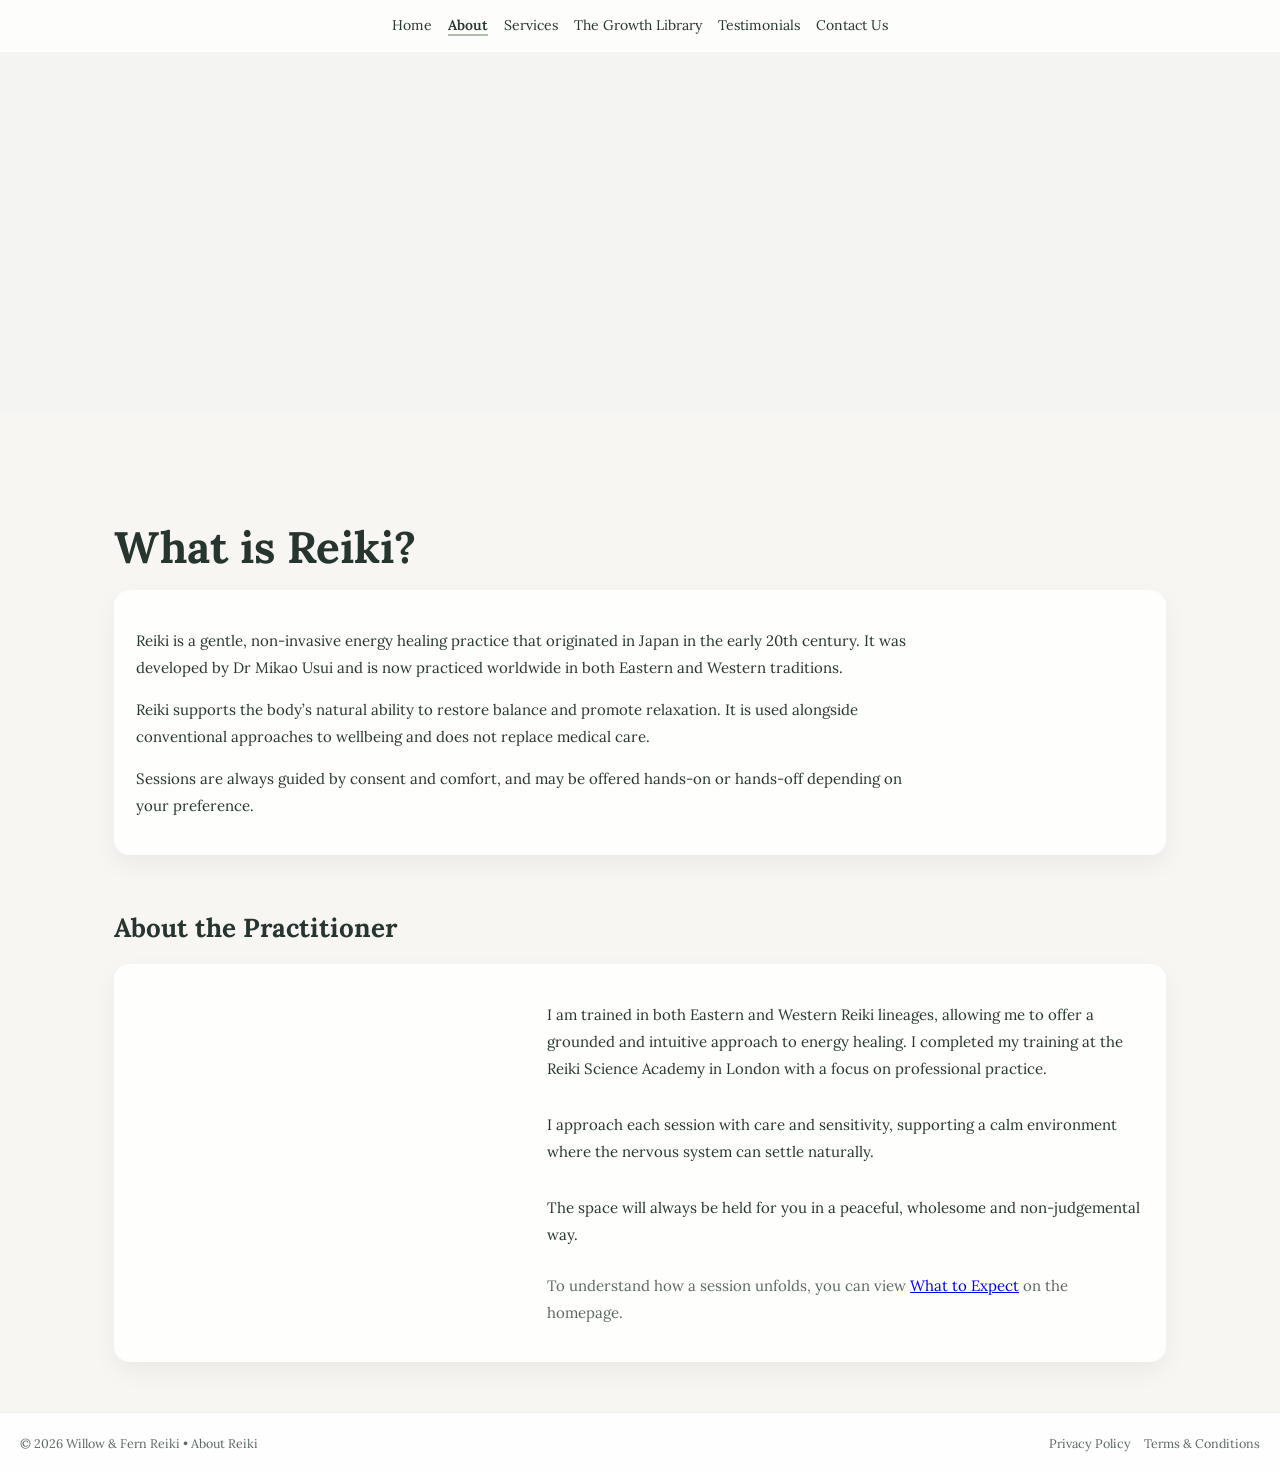
==== about.html @ 709ebd2d "Update about.html" ====
<!DOCTYPE html>
<html lang="en">
<head>
  <meta charset="UTF-8">

  <title>About Reiki | Willow & Fern Reiki</title>

  <meta name="viewport" content="width=device-width, initial-scale=1.0">

  <meta name="description" content="Learn about Reiki and Willow Fern Reiki in the UK. A grounded, professional approach to energy healing and emotional wellbeing.">

  <link href="https://fonts.googleapis.com/css2?family=Lora:wght@400;500;600&display=swap" rel="stylesheet">
  <link rel="stylesheet" href="style.css">

  <style>

    /* =========================
       FOOTER BAR (MINIMAL STICKY STYLE)
    ========================= */

    .site-footer {
      margin-top: 60px;
      padding: 14px 20px;
      background: rgba(255,255,255,0.85);
      border-top: 1px solid rgba(0,0,0,0.06);
      font-size: 12.5px;
      color: rgba(38,53,45,0.75);
      display: flex;
      justify-content: space-between;
      align-items: center;
      flex-wrap: wrap;
      gap: 10px;
    }

    .site-footer a {
      color: rgba(38,53,45,0.75);
      text-decoration: none;
      margin-left: 10px;
    }

    .site-footer a:hover {
      text-decoration: underline;
    }

    /* =========================
       HERO (DUAL - CLEANED UP)
    ========================= */

    .hero-dual {
      display: flex;
      width: 100%;
      height: 40vh;
      margin-bottom: 40px;
      overflow: hidden;
    }

    .hero-img {
      flex: 1;
      background-size: cover;
      background-position: center;
      position: relative;
    }

    .hero-img::before {
      content: "";
      position: absolute;
      inset: 0;
      background: rgba(221, 233, 225, 0.12);
    }

    /* =========================
       CONTENT BOX
    ========================= */

    .content-box {
      background: rgba(255,255,255,0.85);
      padding: 22px;
      border-radius: 16px;
      box-shadow: 0 10px 25px rgba(0,0,0,0.05);
      margin-bottom: 20px;
    }

    .content-box p {
      line-height: 1.8;
      font-size: 15px;
      margin-bottom: 14px;
    }

    .note {
      font-size: 14px;
      color: rgba(38,53,45,0.75);
      margin-top: 10px;
    }

    /* =========================
       PRACTITIONER SECTION (REFINED)
    ========================= */

    .practitioner-section {
      display: flex;
      gap: 28px;
      align-items: stretch;
      margin-top: 20px;

      background: rgba(255,255,255,0.85);
      padding: 22px;
      border-radius: 16px;
      box-shadow: 0 10px 25px rgba(0,0,0,0.05);
    }

    .practitioner-image {
      flex: 0 0 38%;
      min-height: 340px;
      border-radius: 14px;
      background-size: cover;
      background-position: center;
    }

    .practitioner-text {
      flex: 1;
      display: flex;
      flex-direction: column;
      justify-content: center;
    }

    .practitioner-text p {
      line-height: 1.8;
      font-size: 15px;
      margin-bottom: 14px;
    }

    /* =========================
       RESPONSIVE
    ========================= */

    @media (max-width: 768px) {
      .hero-dual {
        flex-direction: column;
        height: auto;
      }

      .hero-img {
        height: 220px;
      }

      .practitioner-section {
        flex-direction: column;
      }

      .practitioner-image {
        width: 100%;
        min-height: 240px;
      }
    }

  </style>
</head>

<body>

<nav>
  <a href="index.html">Home</a>
  <a href="about.html" class="active">About</a>
  <a href="services.html">Services</a>
  <a href="growth-library.html">The Growth Library</a>
  <a href="testimonials.html">Testimonials</a>
  <a href="contact.html">Contact Us</a>
</nav>

<!-- HERO -->
<div class="hero-dual">

  <div class="hero-img"
       style="background-image:url('https://images.pexels.com/photos/9898597/pexels-photo-9898597.jpeg');">
  </div>

  <div class="hero-img"
       style="background-image:url('https://images.unsplash.com/photo-1757066033634-bbbf874ce525?q=80&w=735&auto=format&fit=crop');">
  </div>

</div>

<div class="container">

  <h1>What is Reiki?</h1>

  <div class="content-box">

    <p>
      Reiki is a gentle, non-invasive energy healing practice that originated in Japan in the early 20th century.
      It was developed by Dr Mikao Usui and is now practiced worldwide in both Eastern and Western traditions.
    </p>

    <p>
      Reiki supports the body’s natural ability to restore balance and promote relaxation. It is used alongside conventional approaches to wellbeing and does not replace medical care.
    </p>

    <p>
      Sessions are always guided by consent and comfort, and may be offered hands-on or hands-off depending on your preference.
    </p>

  </div>

  <h2>About the Practitioner</h2>

  <div class="practitioner-section">

    <div class="practitioner-image"
         style="background-image:url('https://images.unsplash.com/photos/lighted-incense-_12PwFpWZZ0');">
    </div>

    <div class="practitioner-text">

      <p>
        I am trained in both Eastern and Western Reiki lineages, allowing me to offer a grounded and intuitive approach to energy healing.
        I completed my training at the Reiki Science Academy in London with a focus on professional practice.
      </p>

      <p>
        I approach each session with care and sensitivity, supporting a calm environment where the nervous system can settle naturally.
      </p>

      <p>
        The space will always be held for you in a peaceful, wholesome and non-judgemental way.
      </p>

      <p class="note">
        To understand how a session unfolds, you can view <a href="index.html#what-to-expect">What to Expect</a> on the homepage.
      </p>

    </div>

  </div>

</div>

<!-- FOOTER -->
<footer class="site-footer">
  <div>
    © 2026 Willow & Fern Reiki • About Reiki
  </div>

  <div>
    <a href="privacy-policy.html">Privacy Policy</a>
    <a href="terms-and-conditions.html">Terms & Conditions</a>
  </div>
</footer>

</body>
</html>
---- style.css ----
/* =========================
   BASE / GLOBAL
========================= */

:root {
  --space-1: 8px;
  --space-2: 16px;
  --space-3: 24px;
  --space-4: 32px;
  --space-5: 40px;
  --space-6: 48px;
  --space-7: 56px;
}

* {
  box-sizing: border-box;
}

body {
  margin: 0;
  font-family: 'Lora', serif;
  color: #26352D;
  background: #F7F6F3;

  opacity: 0;
  animation: pageFade 0.6s ease forwards;

  -webkit-font-smoothing: antialiased;
  -moz-osx-font-smoothing: grayscale;

  padding-bottom: 70px; /* space for sticky footer */
}

@keyframes pageFade {
  from { opacity: 0; transform: translateY(6px); }
  to { opacity: 1; transform: translateY(0); }
}

/* =========================
   TYPOGRAPHY
========================= */

h1 {
  font-size: 44px;
  margin-bottom: var(--space-2);
  line-height: 1.2;
}

h2 {
  margin-top: var(--space-7);
  margin-bottom: var(--space-2);
  font-size: 26px;
}

p {
  line-height: 1.8;
  font-size: 16.5px;
  max-width: 800px;
  margin-bottom: var(--space-2);
}

/* =========================
   CONTAINER
========================= */

.container {
  max-width: 1100px;
  margin: auto;
  padding: var(--space-5) var(--space-3);
}

/* =========================
   NAVIGATION
========================= */

nav {
  display: flex;
  gap: var(--space-2);
  padding: var(--space-2) var(--space-3);
  justify-content: center;
  background: rgba(255,255,255,0.75);
  backdrop-filter: blur(10px);
  position: sticky;
  top: 0;
  z-index: 100;
}

nav a {
  text-decoration: none;
  color: #26352D;
  font-size: 14px;
}

nav a:hover {
  color: #6F9E7F;
}

nav a.active {
  font-weight: 600;
  border-bottom: 2px solid #AEBFA9;
}

/* =========================
   BUTTONS
========================= */

.button,
button.button {
  display: inline-block;
  padding: 10px 18px;
  background: #AEBFA9;
  color: white;
  text-decoration: none;
  border-radius: 30px;
  font-weight: bold;
  border: none;
  cursor: pointer;
  transition: 0.25s ease;
  font-family: inherit;
}

.button:hover {
  background: #9FB19A;
  transform: translateY(-2px);
}

/* =========================
   HERO
========================= */

.hero {
  height: 50vh;
  background-size: cover;
  background-position: center;
  position: relative;
  margin-bottom: var(--space-5);
}

/* =========================
   LIBRARY FIX (FULL COVER)
========================= */

.book-card img,
.scroll-card img {
  object-fit: contain;
  background: rgba(255,255,255,0.6);
}

/* =========================
   CAROUSEL
========================= */

.carousel-wrapper {
  position: relative;
}

.scroll-container {
  display: flex;
  overflow-x: auto;
  scroll-behavior: smooth;
  gap: var(--space-2);
}

.scroll-container::-webkit-scrollbar {
  display: none;
}

/* =========================
   FOOTER (STICKY MINIMAL BAR)
========================= */

footer {
  position: fixed;
  bottom: 0;
  left: 0;
  width: 100%;
  height: 60px;

  display: flex;
  justify-content: center;
  align-items: center;
  gap: 20px;

  background: rgba(255,255,255,0.9);
  backdrop-filter: blur(10px);

  font-size: 12.5px;
  color: rgba(38,53,45,0.75);

  border-top: 1px solid rgba(0,0,0,0.05);
}

footer a {
  color: inherit;
  text-decoration: none;
}

footer a:hover {
  text-decoration: underline;
}
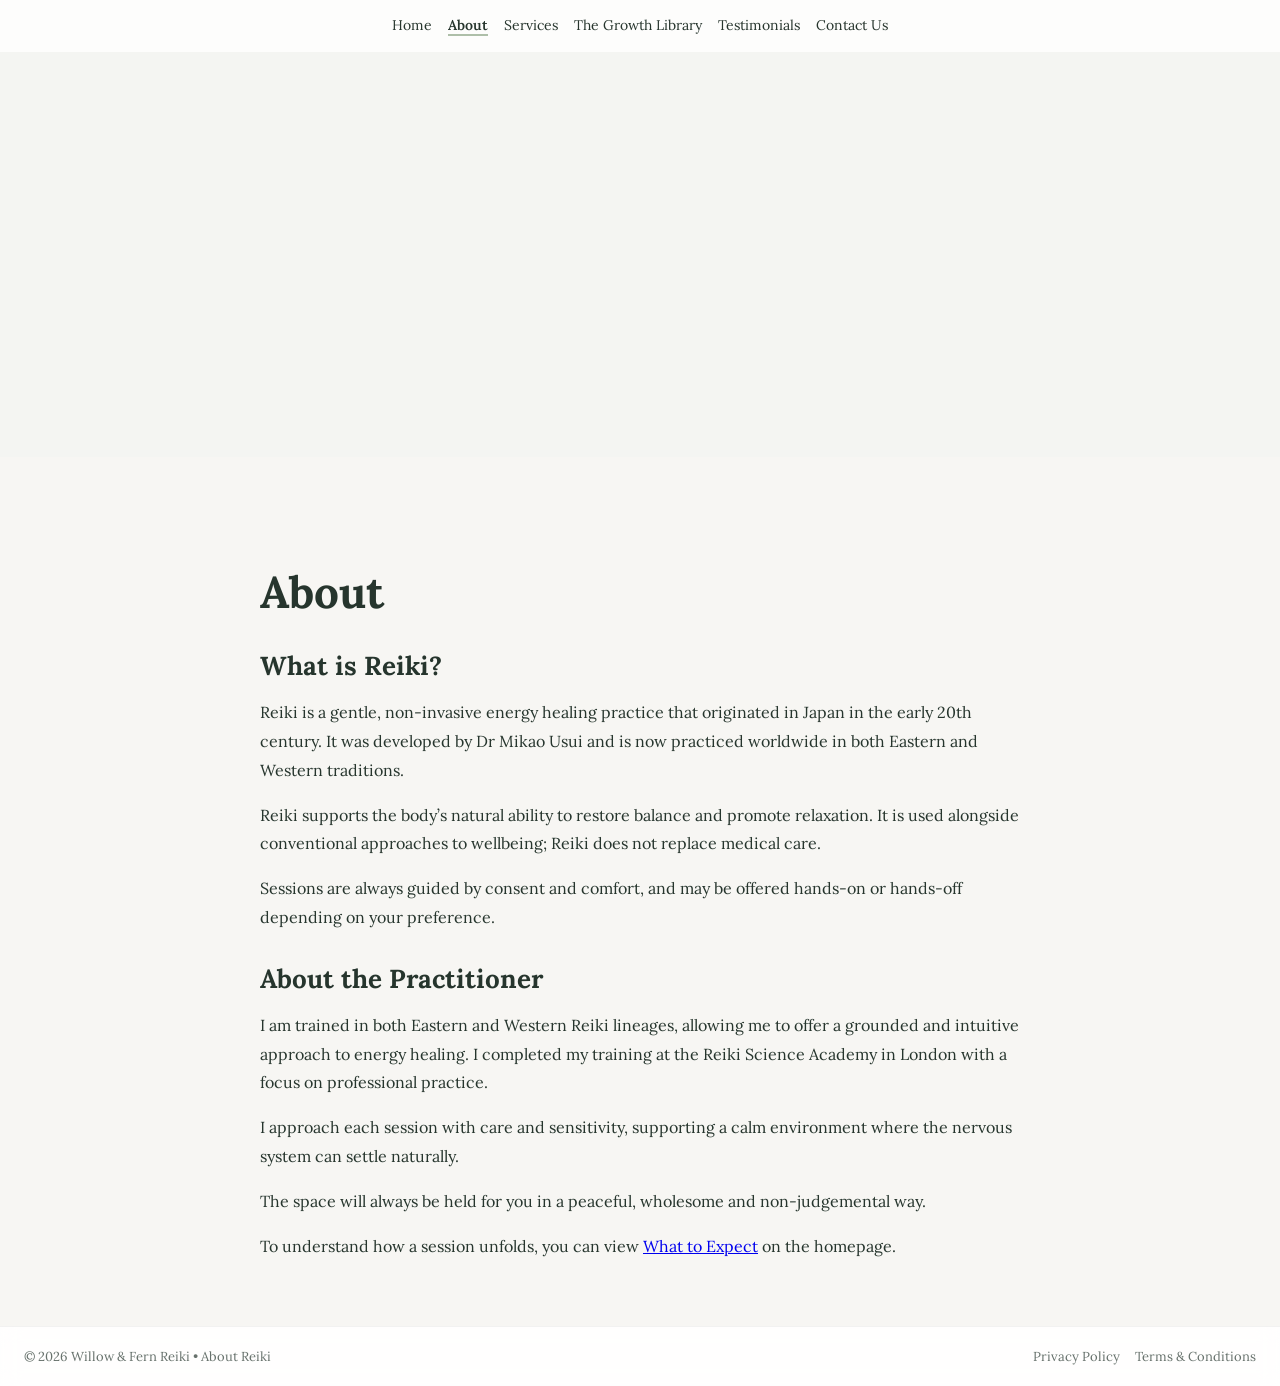
==== commit 322404c8: "Update about.html" ====
--- a/about.html
+++ b/about.html
@@ -1,159 +1,77 @@
 <!DOCTYPE html>
 <html lang="en">
 <head>
-  <meta charset="UTF-8">
+<meta charset="UTF-8">
 
-  <title>About Reiki | Willow & Fern Reiki</title>
+<title>About | Willow & Fern Reiki</title>
 
-  <meta name="viewport" content="width=device-width, initial-scale=1.0">
+<meta name="viewport" content="width=device-width, initial-scale=1.0">
 
-  <meta name="description" content="Learn about Reiki and Willow Fern Reiki in the UK. A grounded, professional approach to energy healing and emotional wellbeing.">
+<meta name="description" content="Learn about Reiki healing and the practitioner behind Willow & Fern Reiki, offering calm, grounded sessions to support emotional wellbeing.">
 
-  <link href="https://fonts.googleapis.com/css2?family=Lora:wght@400;500;600&display=swap" rel="stylesheet">
-  <link rel="stylesheet" href="style.css">
+<link href="https://fonts.googleapis.com/css2?family=Lora:wght@400;500;600&display=swap" rel="stylesheet">
+<link rel="stylesheet" href="style.css">
 
-  <style>
+<style>
 
-    /* =========================
-       FOOTER BAR (MINIMAL STICKY STYLE)
-    ========================= */
+/* HERO */
+.hero {
+  height: 45vh;
+  background-image: url('https://images.unsplash.com/photo-1506126613408-eca07ce68773?q=80&w=1600&auto=format&fit=crop');
+  background-size: cover;
+  background-position: center;
+  position: relative;
+  margin-bottom: 40px;
+}
 
-    .site-footer {
-      margin-top: 60px;
-      padding: 14px 20px;
-      background: rgba(255,255,255,0.85);
-      border-top: 1px solid rgba(0,0,0,0.06);
-      font-size: 12.5px;
-      color: rgba(38,53,45,0.75);
-      display: flex;
-      justify-content: space-between;
-      align-items: center;
-      flex-wrap: wrap;
-      gap: 10px;
-    }
+.hero::before {
+  content: "";
+  position: absolute;
+  inset: 0;
+  background: rgba(221,233,225,0.12);
+}
 
-    .site-footer a {
-      color: rgba(38,53,45,0.75);
-      text-decoration: none;
-      margin-left: 10px;
-    }
+/* CONTENT */
+.container {
+  max-width: 800px;
+  margin: 0 auto;
+  padding: 40px 20px;
+}
 
-    .site-footer a:hover {
-      text-decoration: underline;
-    }
+h2 {
+  margin-top: 30px;
+  margin-bottom: 10px;
+}
 
-    /* =========================
-       HERO (DUAL - CLEANED UP)
-    ========================= */
+p {
+  line-height: 1.8;
+  font-size: 16px;
+  margin-bottom: 16px;
+}
 
-    .hero-dual {
-      display: flex;
-      width: 100%;
-      height: 40vh;
-      margin-bottom: 40px;
-      overflow: hidden;
-    }
+/* FOOTER (CONSISTENT SYSTEM) */
+footer {
+  display: flex;
+  justify-content: space-between;
+  align-items: center;
+  padding: 18px 24px;
+  font-size: 13px;
+  color: rgba(38,53,45,0.7);
+  border-top: 1px solid rgba(0,0,0,0.05);
+  margin-top: 40px;
+}
 
-    .hero-img {
-      flex: 1;
-      background-size: cover;
-      background-position: center;
-      position: relative;
-    }
+.footer-right a {
+  text-decoration: none;
+  color: inherit;
+  margin-left: 12px;
+}
 
-    .hero-img::before {
-      content: "";
-      position: absolute;
-      inset: 0;
-      background: rgba(221, 233, 225, 0.12);
-    }
+.footer-right a:hover {
+  color: #6F9E7F;
+}
 
-    /* =========================
-       CONTENT BOX
-    ========================= */
-
-    .content-box {
-      background: rgba(255,255,255,0.85);
-      padding: 22px;
-      border-radius: 16px;
-      box-shadow: 0 10px 25px rgba(0,0,0,0.05);
-      margin-bottom: 20px;
-    }
-
-    .content-box p {
-      line-height: 1.8;
-      font-size: 15px;
-      margin-bottom: 14px;
-    }
-
-    .note {
-      font-size: 14px;
-      color: rgba(38,53,45,0.75);
-      margin-top: 10px;
-    }
-
-    /* =========================
-       PRACTITIONER SECTION (REFINED)
-    ========================= */
-
-    .practitioner-section {
-      display: flex;
-      gap: 28px;
-      align-items: stretch;
-      margin-top: 20px;
-
-      background: rgba(255,255,255,0.85);
-      padding: 22px;
-      border-radius: 16px;
-      box-shadow: 0 10px 25px rgba(0,0,0,0.05);
-    }
-
-    .practitioner-image {
-      flex: 0 0 38%;
-      min-height: 340px;
-      border-radius: 14px;
-      background-size: cover;
-      background-position: center;
-    }
-
-    .practitioner-text {
-      flex: 1;
-      display: flex;
-      flex-direction: column;
-      justify-content: center;
-    }
-
-    .practitioner-text p {
-      line-height: 1.8;
-      font-size: 15px;
-      margin-bottom: 14px;
-    }
-
-    /* =========================
-       RESPONSIVE
-    ========================= */
-
-    @media (max-width: 768px) {
-      .hero-dual {
-        flex-direction: column;
-        height: auto;
-      }
-
-      .hero-img {
-        height: 220px;
-      }
-
-      .practitioner-section {
-        flex-direction: column;
-      }
-
-      .practitioner-image {
-        width: 100%;
-        min-height: 240px;
-      }
-    }
-
-  </style>
+</style>
 </head>
 
 <body>
@@ -167,82 +85,51 @@
   <a href="contact.html">Contact Us</a>
 </nav>
 
-<!-- HERO -->
-<div class="hero-dual">
+<div class="hero"></div>
 
-  <div class="hero-img"
-       style="background-image:url('https://images.pexels.com/photos/9898597/pexels-photo-9898597.jpeg');">
-  </div>
+<div class="container">
 
-  <div class="hero-img"
-       style="background-image:url('https://images.unsplash.com/photo-1757066033634-bbbf874ce525?q=80&w=735&auto=format&fit=crop');">
-  </div>
+<h1>About</h1>
+
+<h2>What is Reiki?</h2>
+
+<p>
+Reiki is a gentle, non-invasive energy healing practice that originated in Japan in the early 20th century. It was developed by Dr Mikao Usui and is now practiced worldwide in both Eastern and Western traditions.
+</p>
+
+<p>
+Reiki supports the body’s natural ability to restore balance and promote relaxation. It is used alongside conventional approaches to wellbeing; Reiki does not replace medical care.
+</p>
+
+<p>
+Sessions are always guided by consent and comfort, and may be offered hands-on or hands-off depending on your preference.
+</p>
+
+<h2>About the Practitioner</h2>
+
+<p>
+I am trained in both Eastern and Western Reiki lineages, allowing me to offer a grounded and intuitive approach to energy healing. I completed my training at the Reiki Science Academy in London with a focus on professional practice.
+</p>
+
+<p>
+I approach each session with care and sensitivity, supporting a calm environment where the nervous system can settle naturally.
+</p>
+
+<p>
+The space will always be held for you in a peaceful, wholesome and non-judgemental way.
+</p>
+
+<p>
+To understand how a session unfolds, you can view <a href="index.html#what-to-expect">What to Expect</a> on the homepage.
+</p>
 
 </div>
 
-<div class="container">
-
-  <h1>What is Reiki?</h1>
-
-  <div class="content-box">
-
-    <p>
-      Reiki is a gentle, non-invasive energy healing practice that originated in Japan in the early 20th century.
-      It was developed by Dr Mikao Usui and is now practiced worldwide in both Eastern and Western traditions.
-    </p>
-
-    <p>
-      Reiki supports the body’s natural ability to restore balance and promote relaxation. It is used alongside conventional approaches to wellbeing and does not replace medical care.
-    </p>
-
-    <p>
-      Sessions are always guided by consent and comfort, and may be offered hands-on or hands-off depending on your preference.
-    </p>
-
-  </div>
-
-  <h2>About the Practitioner</h2>
-
-  <div class="practitioner-section">
-
-    <div class="practitioner-image"
-         style="background-image:url('https://images.unsplash.com/photos/lighted-incense-_12PwFpWZZ0');">
-    </div>
-
-    <div class="practitioner-text">
-
-      <p>
-        I am trained in both Eastern and Western Reiki lineages, allowing me to offer a grounded and intuitive approach to energy healing.
-        I completed my training at the Reiki Science Academy in London with a focus on professional practice.
-      </p>
-
-      <p>
-        I approach each session with care and sensitivity, supporting a calm environment where the nervous system can settle naturally.
-      </p>
-
-      <p>
-        The space will always be held for you in a peaceful, wholesome and non-judgemental way.
-      </p>
-
-      <p class="note">
-        To understand how a session unfolds, you can view <a href="index.html#what-to-expect">What to Expect</a> on the homepage.
-      </p>
-
-    </div>
-
-  </div>
-
-</div>
-
-<!-- FOOTER -->
-<footer class="site-footer">
-  <div>
-    © 2026 Willow & Fern Reiki • About Reiki
-  </div>
-
-  <div>
-    <a href="privacy-policy.html">Privacy Policy</a>
-    <a href="terms-and-conditions.html">Terms & Conditions</a>
+<footer>
+  <div>© 2026 Willow & Fern Reiki • About Reiki</div>
+  <div class="footer-right">
+    <a href="privacy.html">Privacy Policy</a>
+    <a href="terms.html">Terms & Conditions</a>
   </div>
 </footer>
 
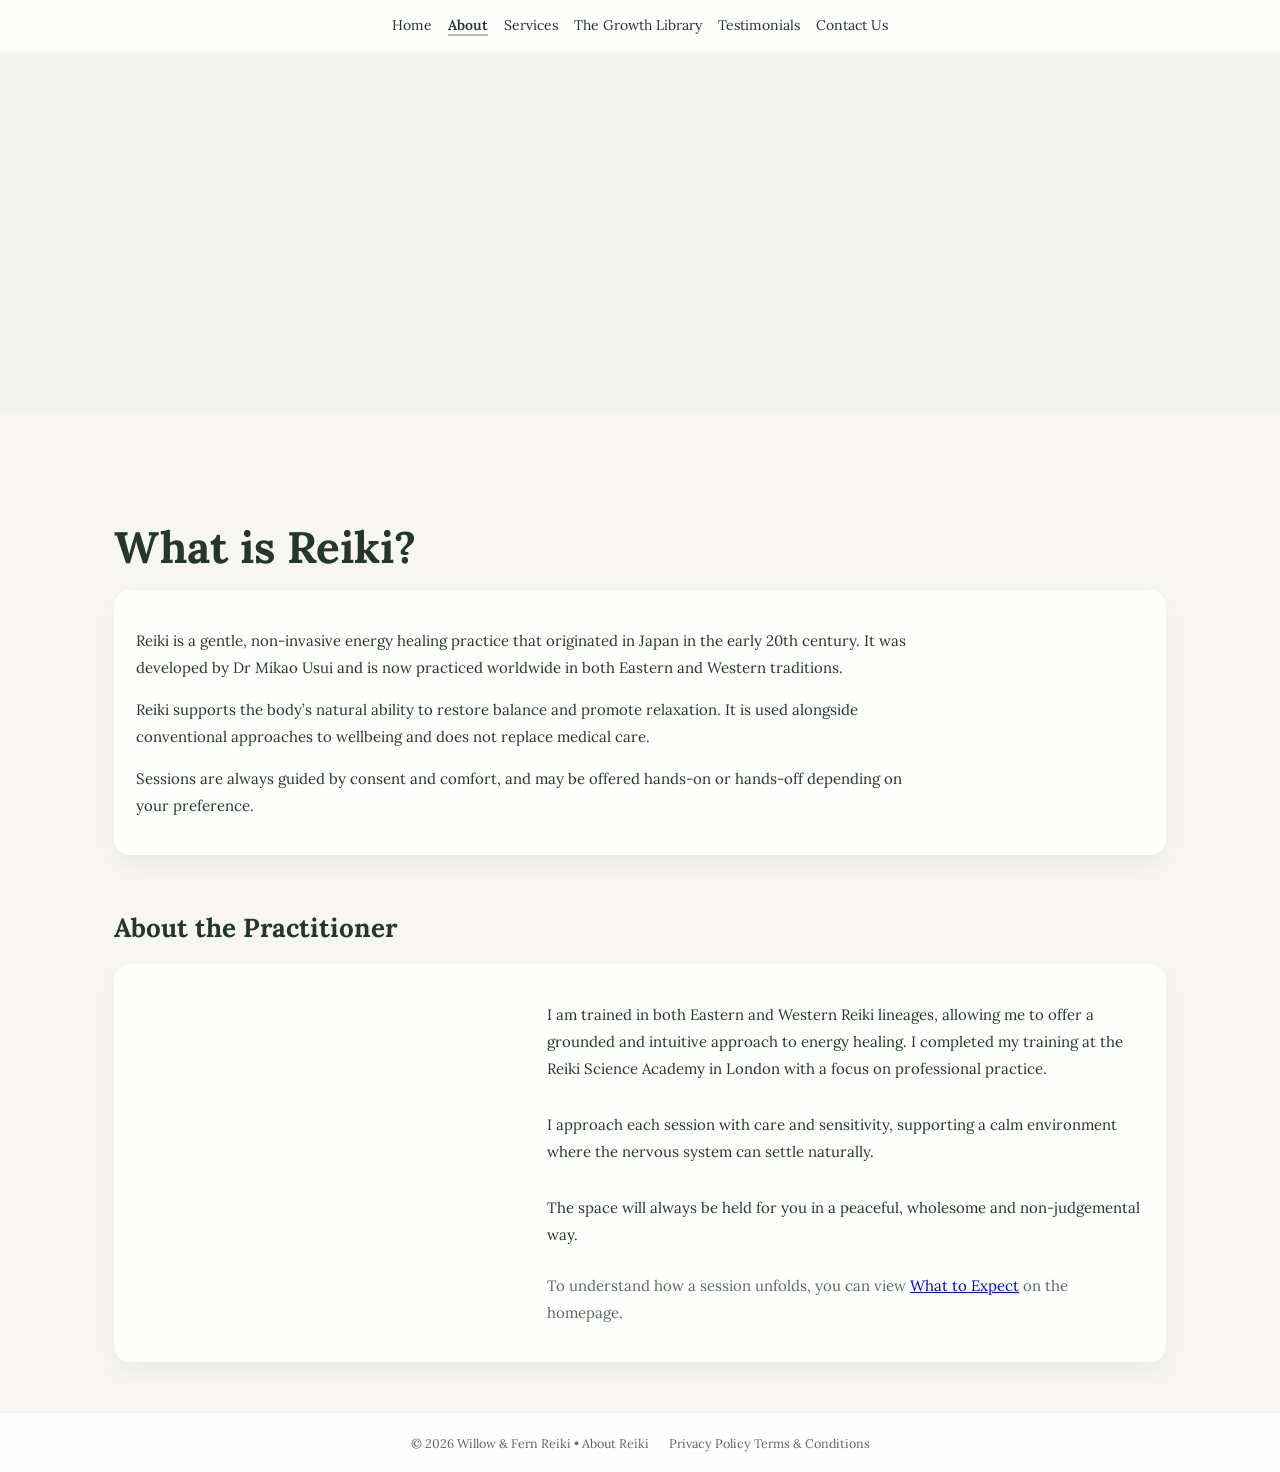
==== commit e40fce38: "Update about.html" ====
--- a/about.html
+++ b/about.html
@@ -1,77 +1,131 @@
 <!DOCTYPE html>
 <html lang="en">
 <head>
-<meta charset="UTF-8">
-
-<title>About | Willow & Fern Reiki</title>
-
-<meta name="viewport" content="width=device-width, initial-scale=1.0">
-
-<meta name="description" content="Learn about Reiki healing and the practitioner behind Willow & Fern Reiki, offering calm, grounded sessions to support emotional wellbeing.">
-
-<link href="https://fonts.googleapis.com/css2?family=Lora:wght@400;500;600&display=swap" rel="stylesheet">
-<link rel="stylesheet" href="style.css">
-
-<style>
-
-/* HERO */
-.hero {
-  height: 45vh;
-  background-image: url('https://images.unsplash.com/photo-1506126613408-eca07ce68773?q=80&w=1600&auto=format&fit=crop');
-  background-size: cover;
-  background-position: center;
-  position: relative;
-  margin-bottom: 40px;
-}
-
-.hero::before {
-  content: "";
-  position: absolute;
-  inset: 0;
-  background: rgba(221,233,225,0.12);
-}
-
-/* CONTENT */
-.container {
-  max-width: 800px;
-  margin: 0 auto;
-  padding: 40px 20px;
-}
-
-h2 {
-  margin-top: 30px;
-  margin-bottom: 10px;
-}
-
-p {
-  line-height: 1.8;
-  font-size: 16px;
-  margin-bottom: 16px;
-}
-
-/* FOOTER (CONSISTENT SYSTEM) */
-footer {
-  display: flex;
-  justify-content: space-between;
-  align-items: center;
-  padding: 18px 24px;
-  font-size: 13px;
-  color: rgba(38,53,45,0.7);
-  border-top: 1px solid rgba(0,0,0,0.05);
-  margin-top: 40px;
-}
-
-.footer-right a {
-  text-decoration: none;
-  color: inherit;
-  margin-left: 12px;
-}
-
-.footer-right a:hover {
-  color: #6F9E7F;
-}
-
-</style>
+  <meta charset="UTF-8">
+
+  <title>About Reiki | Willow & Fern Reiki</title>
+
+  <meta name="viewport" content="width=device-width, initial-scale=1.0">
+
+  <meta name="description" content="Learn about Reiki and Willow Fern Reiki in the UK. A grounded, professional approach to energy healing and emotional wellbeing.">
+
+  <link href="https://fonts.googleapis.com/css2?family=Lora:wght@400;500;600&display=swap" rel="stylesheet">
+  <link rel="stylesheet" href="style.css">
+
+  <style>
+
+    /* =========================
+       HERO (DUAL - CLEANED UP)
+    ========================= */
+
+    .hero-dual {
+      display: flex;
+      width: 100%;
+      height: 40vh;
+      margin-bottom: 40px;
+      overflow: hidden;
+    }
+
+    .hero-img {
+      flex: 1;
+      background-size: cover;
+      background-position: center;
+      position: relative;
+    }
+
+    .hero-img::before {
+      content: "";
+      position: absolute;
+      inset: 0;
+      background: rgba(221, 233, 225, 0.12);
+    }
+
+    /* =========================
+       CONTENT BOX
+    ========================= */
+
+    .content-box {
+      background: rgba(255,255,255,0.85);
+      padding: 22px;
+      border-radius: 16px;
+      box-shadow: 0 10px 25px rgba(0,0,0,0.05);
+      margin-bottom: 20px;
+    }
+
+    .content-box p {
+      line-height: 1.8;
+      font-size: 15px;
+      margin-bottom: 14px;
+    }
+
+    .note {
+      font-size: 14px;
+      color: rgba(38,53,45,0.75);
+      margin-top: 10px;
+    }
+
+    /* =========================
+       PRACTITIONER SECTION (REFINED)
+    ========================= */
+
+    .practitioner-section {
+      display: flex;
+      gap: 28px;
+      align-items: stretch;
+      margin-top: 20px;
+
+      background: rgba(255,255,255,0.85);
+      padding: 22px;
+      border-radius: 16px;
+      box-shadow: 0 10px 25px rgba(0,0,0,0.05);
+    }
+
+    .practitioner-image {
+      flex: 0 0 38%;
+      min-height: 340px;
+      border-radius: 14px;
+      background-size: cover;
+      background-position: center;
+    }
+
+    .practitioner-text {
+      flex: 1;
+      display: flex;
+      flex-direction: column;
+      justify-content: center;
+    }
+
+    .practitioner-text p {
+      line-height: 1.8;
+      font-size: 15px;
+      margin-bottom: 14px;
+    }
+
+    /* =========================
+       RESPONSIVE
+    ========================= */
+
+    @media (max-width: 768px) {
+      .hero-dual {
+        flex-direction: column;
+        height: auto;
+      }
+
+      .hero-img {
+        height: 220px;
+      }
+
+      .practitioner-section {
+        flex-direction: column;
+      }
+
+      .practitioner-image {
+        width: 100%;
+        min-height: 240px;
+      }
+    }
+
+  </style>
 </head>
 
 <body>
@@ -85,43 +139,70 @@
   <a href="contact.html">Contact Us</a>
 </nav>
 
-<div class="hero"></div>
+<!-- HERO -->
+<div class="hero-dual">
+
+  <div class="hero-img"
+       style="background-image:url('https://images.pexels.com/photos/9898597/pexels-photo-9898597.jpeg');">
+  </div>
+
+  <div class="hero-img"
+       style="background-image:url('https://images.unsplash.com/photo-1757066033634-bbbf874ce525?q=80&w=735&auto=format&fit=crop');">
+  </div>
+
+</div>
 
 <div class="container">
 
-<h1>About</h1>
-
-<h2>What is Reiki?</h2>
-
-<p>
-Reiki is a gentle, non-invasive energy healing practice that originated in Japan in the early 20th century. It was developed by Dr Mikao Usui and is now practiced worldwide in both Eastern and Western traditions.
-</p>
-
-<p>
-Reiki supports the body’s natural ability to restore balance and promote relaxation. It is used alongside conventional approaches to wellbeing; Reiki does not replace medical care.
-</p>
-
-<p>
-Sessions are always guided by consent and comfort, and may be offered hands-on or hands-off depending on your preference.
-</p>
-
-<h2>About the Practitioner</h2>
-
-<p>
-I am trained in both Eastern and Western Reiki lineages, allowing me to offer a grounded and intuitive approach to energy healing. I completed my training at the Reiki Science Academy in London with a focus on professional practice.
-</p>
-
-<p>
-I approach each session with care and sensitivity, supporting a calm environment where the nervous system can settle naturally.
-</p>
-
-<p>
-The space will always be held for you in a peaceful, wholesome and non-judgemental way.
-</p>
-
-<p>
-To understand how a session unfolds, you can view <a href="index.html#what-to-expect">What to Expect</a> on the homepage.
-</p>
+  <h1>What is Reiki?</h1>
+
+  <div class="content-box">
+
+    <p>
+      Reiki is a gentle, non-invasive energy healing practice that originated in Japan in the early 20th century.
+      It was developed by Dr Mikao Usui and is now practiced worldwide in both Eastern and Western traditions.
+    </p>
+
+    <p>
+      Reiki supports the body’s natural ability to restore balance and promote relaxation. It is used alongside conventional approaches to wellbeing and does not replace medical care.
+    </p>
+
+    <p>
+      Sessions are always guided by consent and comfort, and may be offered hands-on or hands-off depending on your preference.
+    </p>
+
+  </div>
+
+  <h2>About the Practitioner</h2>
+
+  <div class="practitioner-section">
+
+    <div class="practitioner-image"
+         style="background-image:url('https://images.unsplash.com/photos/lighted-incense-_12PwFpWZZ0');">
+    </div>
+
+    <div class="practitioner-text">
+
+      <p>
+        I am trained in both Eastern and Western Reiki lineages, allowing me to offer a grounded and intuitive approach to energy healing.
+        I completed my training at the Reiki Science Academy in London with a focus on professional practice.
+      </p>
+
+      <p>
+        I approach each session with care and sensitivity, supporting a calm environment where the nervous system can settle naturally.
+      </p>
+
+      <p>
+        The space will always be held for you in a peaceful, wholesome and non-judgemental way.
+      </p>
+
+      <p class="note">
+        To understand how a session unfolds, you can view <a href="index.html#what-to-expect">What to Expect</a> on the homepage.
+      </p>
+
+    </div>
+
+  </div>
 
 </div>
 
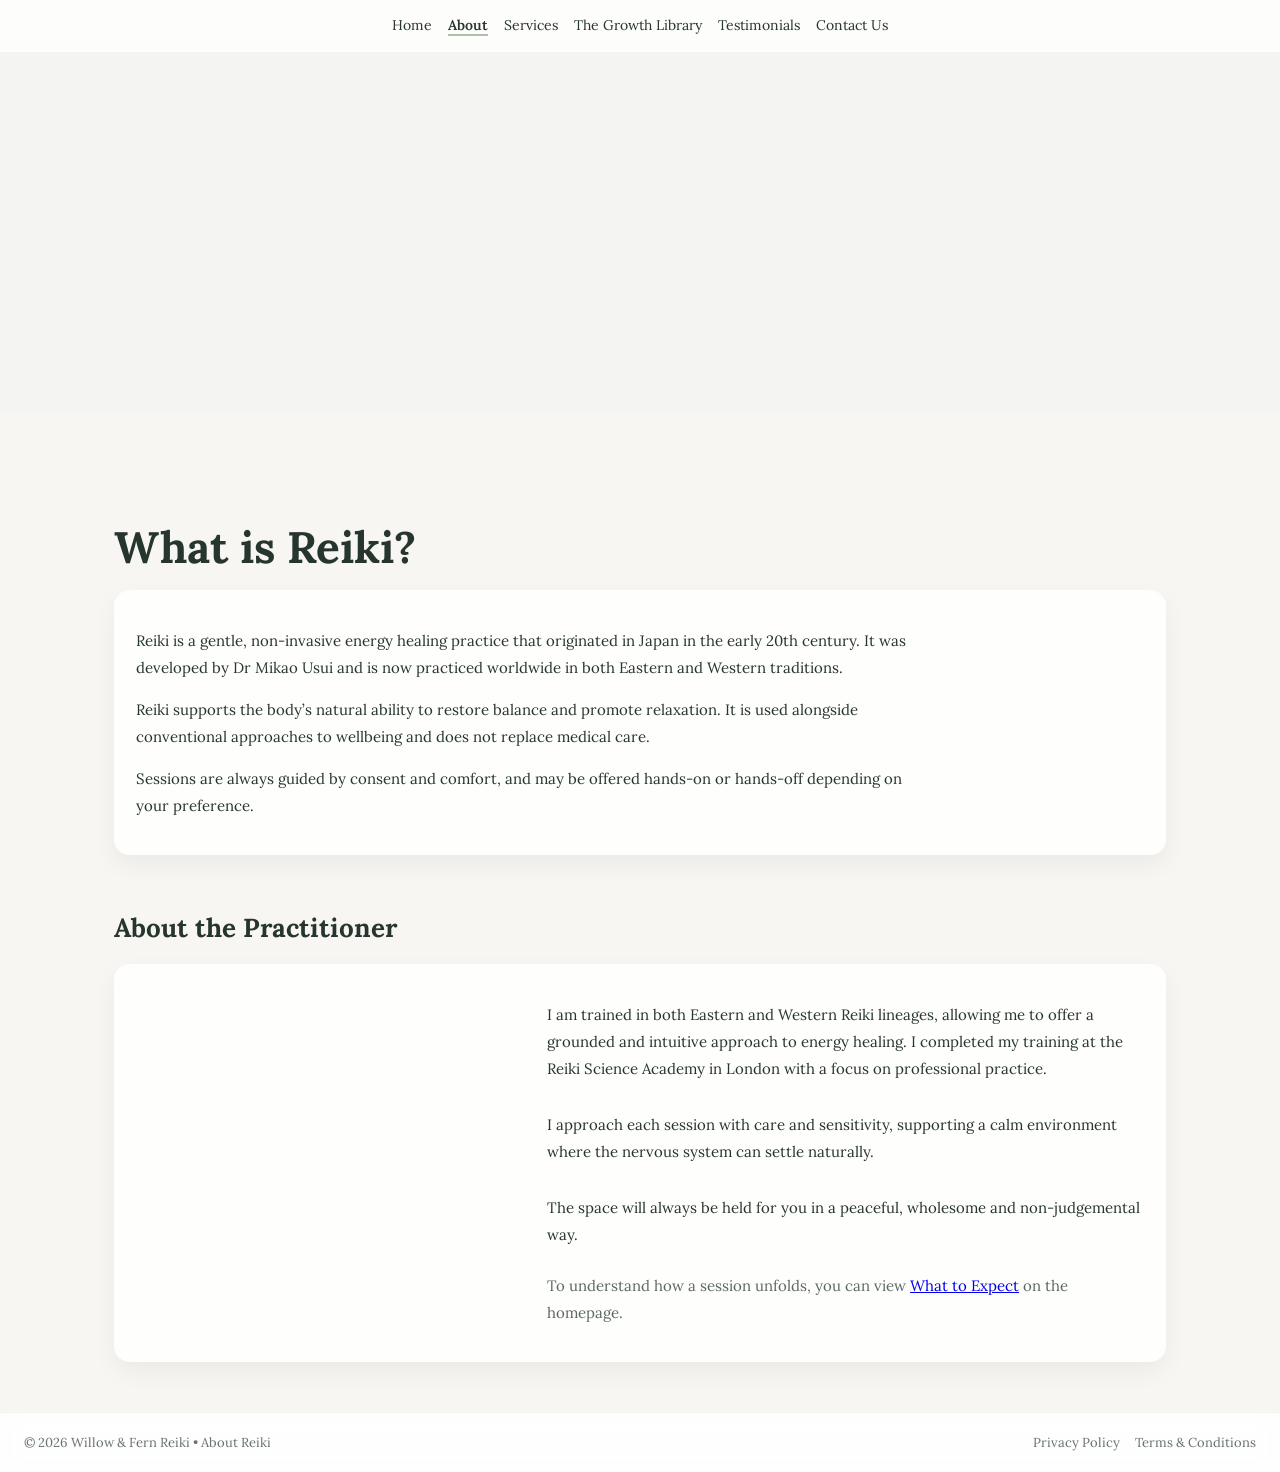
==== commit abcbe892: "Update about.html" ====
--- a/about.html
+++ b/about.html
@@ -123,6 +123,31 @@
         width: 100%;
         min-height: 240px;
       }
+    }
+
+    /* =========================
+       FOOTER (CONSISTENT SYSTEM)
+    ========================= */
+
+    footer {
+      display: flex;
+      justify-content: space-between;
+      align-items: center;
+      padding: 18px 24px;
+      font-size: 13px;
+      color: rgba(38,53,45,0.7);
+      border-top: 1px solid rgba(0,0,0,0.05);
+      margin-top: 40px;
+    }
+
+    .footer-right a {
+      text-decoration: none;
+      color: inherit;
+      margin-left: 12px;
+    }
+
+    .footer-right a:hover {
+      color: #6F9E7F;
     }
 
   </style>
@@ -178,7 +203,7 @@
   <div class="practitioner-section">
 
     <div class="practitioner-image"
-         style="background-image:url('https://images.unsplash.com/photos/lighted-incense-_12PwFpWZZ0');">
+         style="background-image:url('https://images.pexels.com/photos/9898597/pexels-photo-9898597.jpeg');">
     </div>
 
     <div class="practitioner-text">
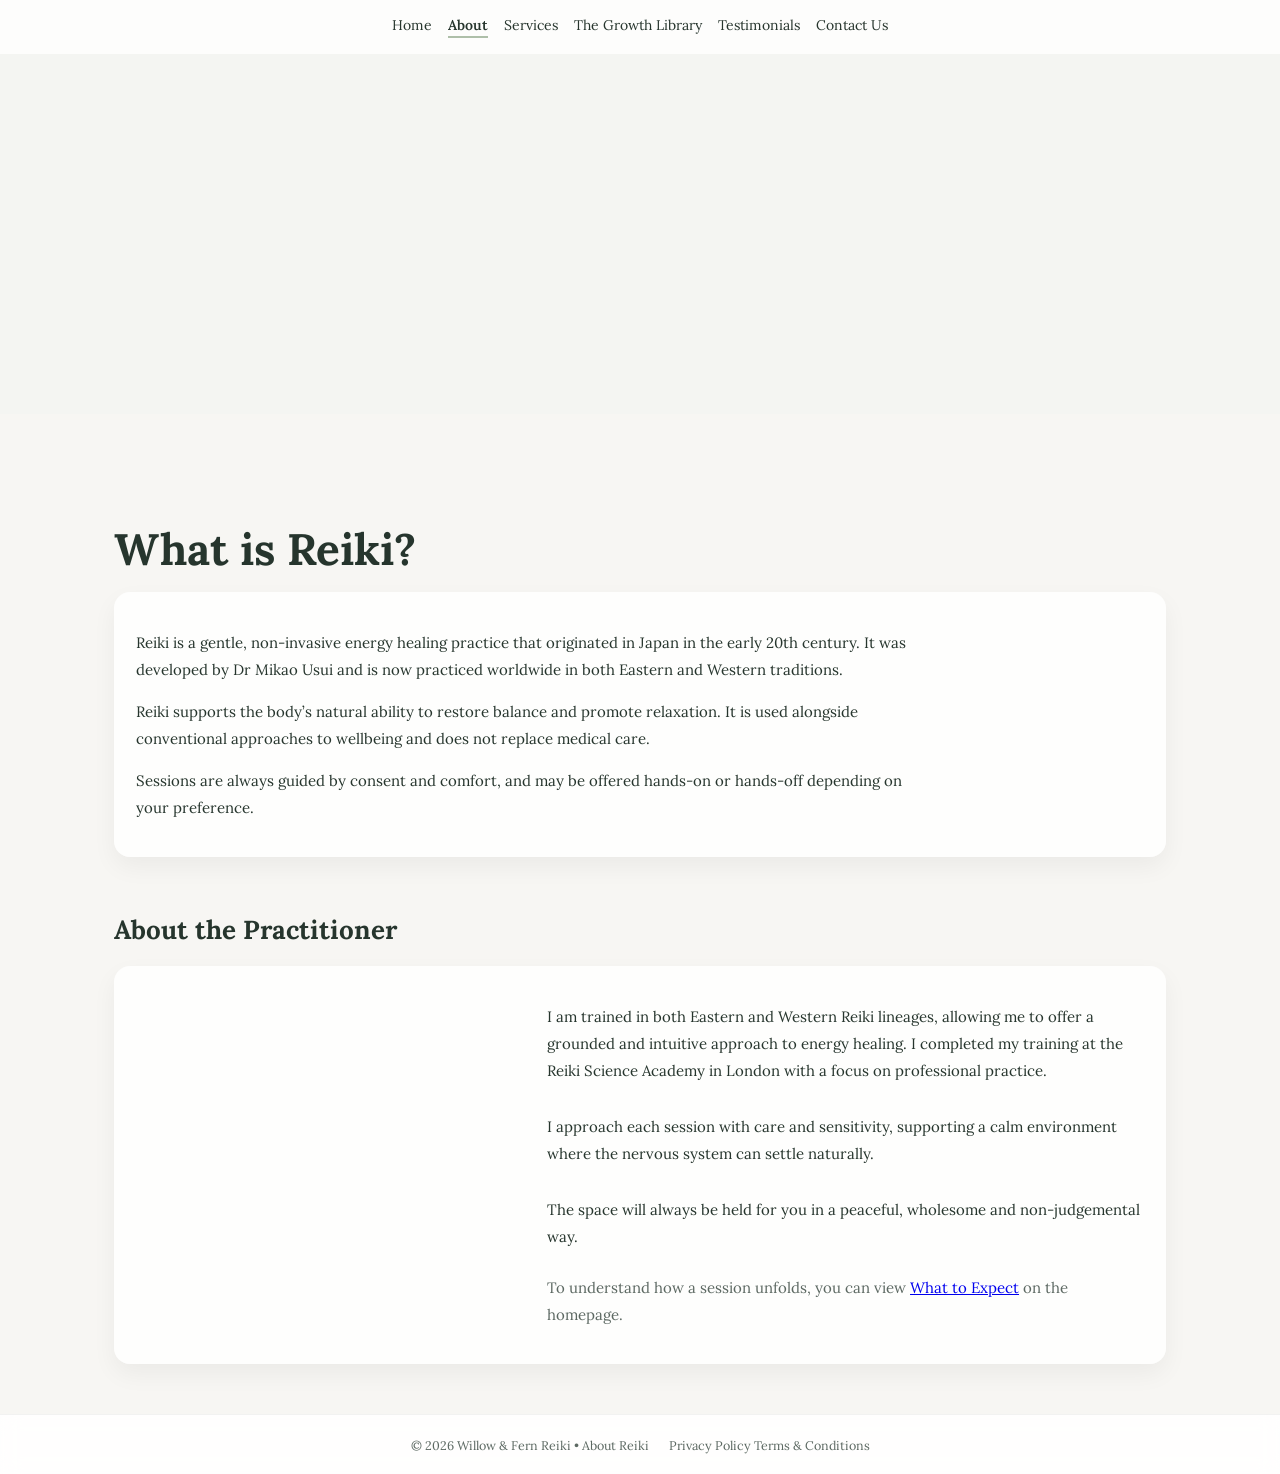
==== commit ebd387a2: "Update about.html" ====
--- a/about.html
+++ b/about.html
@@ -15,7 +15,7 @@
   <style>
 
     /* =========================
-       HERO (DUAL - CLEANED UP)
+       HERO (DUAL)
     ========================= */
 
     .hero-dual {
@@ -65,7 +65,7 @@
     }
 
     /* =========================
-       PRACTITIONER SECTION (REFINED)
+       PRACTITIONER SECTION
     ========================= */
 
     .practitioner-section {
@@ -123,31 +123,6 @@
         width: 100%;
         min-height: 240px;
       }
-    }
-
-    /* =========================
-       FOOTER (CONSISTENT SYSTEM)
-    ========================= */
-
-    footer {
-      display: flex;
-      justify-content: space-between;
-      align-items: center;
-      padding: 18px 24px;
-      font-size: 13px;
-      color: rgba(38,53,45,0.7);
-      border-top: 1px solid rgba(0,0,0,0.05);
-      margin-top: 40px;
-    }
-
-    .footer-right a {
-      text-decoration: none;
-      color: inherit;
-      margin-left: 12px;
-    }
-
-    .footer-right a:hover {
-      color: #6F9E7F;
     }
 
   </style>
--- a/style.css
+++ b/style.css
@@ -28,7 +28,7 @@
   -webkit-font-smoothing: antialiased;
   -moz-osx-font-smoothing: grayscale;
 
-  padding-bottom: 70px; /* space for sticky footer */
+  padding-bottom: 70px;
 }
 
 @keyframes pageFade {
@@ -89,19 +89,22 @@
   text-decoration: none;
   color: #26352D;
   font-size: 14px;
+  padding-bottom: 2px; /* ensures underline alignment consistency */
+  transition: color 0.2s ease;
 }
 
 nav a:hover {
   color: #6F9E7F;
 }
 
+/* ✅ SINGLE SOURCE OF TRUTH FOR ACTIVE STATE */
 nav a.active {
   font-weight: 600;
   border-bottom: 2px solid #AEBFA9;
 }
 
 /* =========================
-   BUTTONS
+   BUTTONS (GLOBAL)
 ========================= */
 
 .button,
@@ -166,7 +169,7 @@
 }
 
 /* =========================
-   FOOTER (STICKY MINIMAL BAR)
+   FOOTER
 ========================= */
 
 footer {
@@ -198,3 +201,70 @@
 footer a:hover {
   text-decoration: underline;
 }
+
+/* =========================
+   CONTACT FORM (SCOPED ONLY)
+========================= */
+
+.form-wrapper input,
+.form-wrapper select,
+.form-wrapper textarea {
+  width: 100%;
+  padding: 12px 14px;
+  margin-top: 6px;
+  margin-bottom: 18px;
+
+  border-radius: 12px;
+  border: 1px solid rgba(0,0,0,0.08);
+
+  background: rgba(255,255,255,0.92);
+
+  font-family: 'Lora', serif;
+  font-size: 15px;
+  color: #26352D;
+
+  outline: none;
+
+  transition: all 0.2s ease;
+
+  box-shadow: 0 4px 12px rgba(0,0,0,0.03);
+}
+
+.form-wrapper input:focus,
+.form-wrapper select:focus,
+.form-wrapper textarea:focus {
+  border-color: #AEBFA9;
+  box-shadow: 0 6px 18px rgba(174,191,169,0.25);
+}
+
+.form-wrapper label {
+  font-size: 13px;
+  font-weight: 500;
+  color: rgba(38,53,45,0.8);
+}
+
+/* Scoped button ONLY inside contact form */
+.form-wrapper .button,
+.form-wrapper button.button {
+  width: 100%;
+  padding: 12px 18px;
+
+  background: linear-gradient(135deg, #AEBFA9, #9FB19A);
+  color: white;
+
+  border-radius: 30px;
+  border: none;
+
+  font-weight: 600;
+  cursor: pointer;
+
+  transition: transform 0.2s ease, box-shadow 0.2s ease;
+
+  box-shadow: 0 8px 18px rgba(174,191,169,0.25);
+}
+
+.form-wrapper .button:hover,
+.form-wrapper button.button:hover {
+  transform: translateY(-2px);
+  box-shadow: 0 12px 26px rgba(174,191,169,0.35);
+}
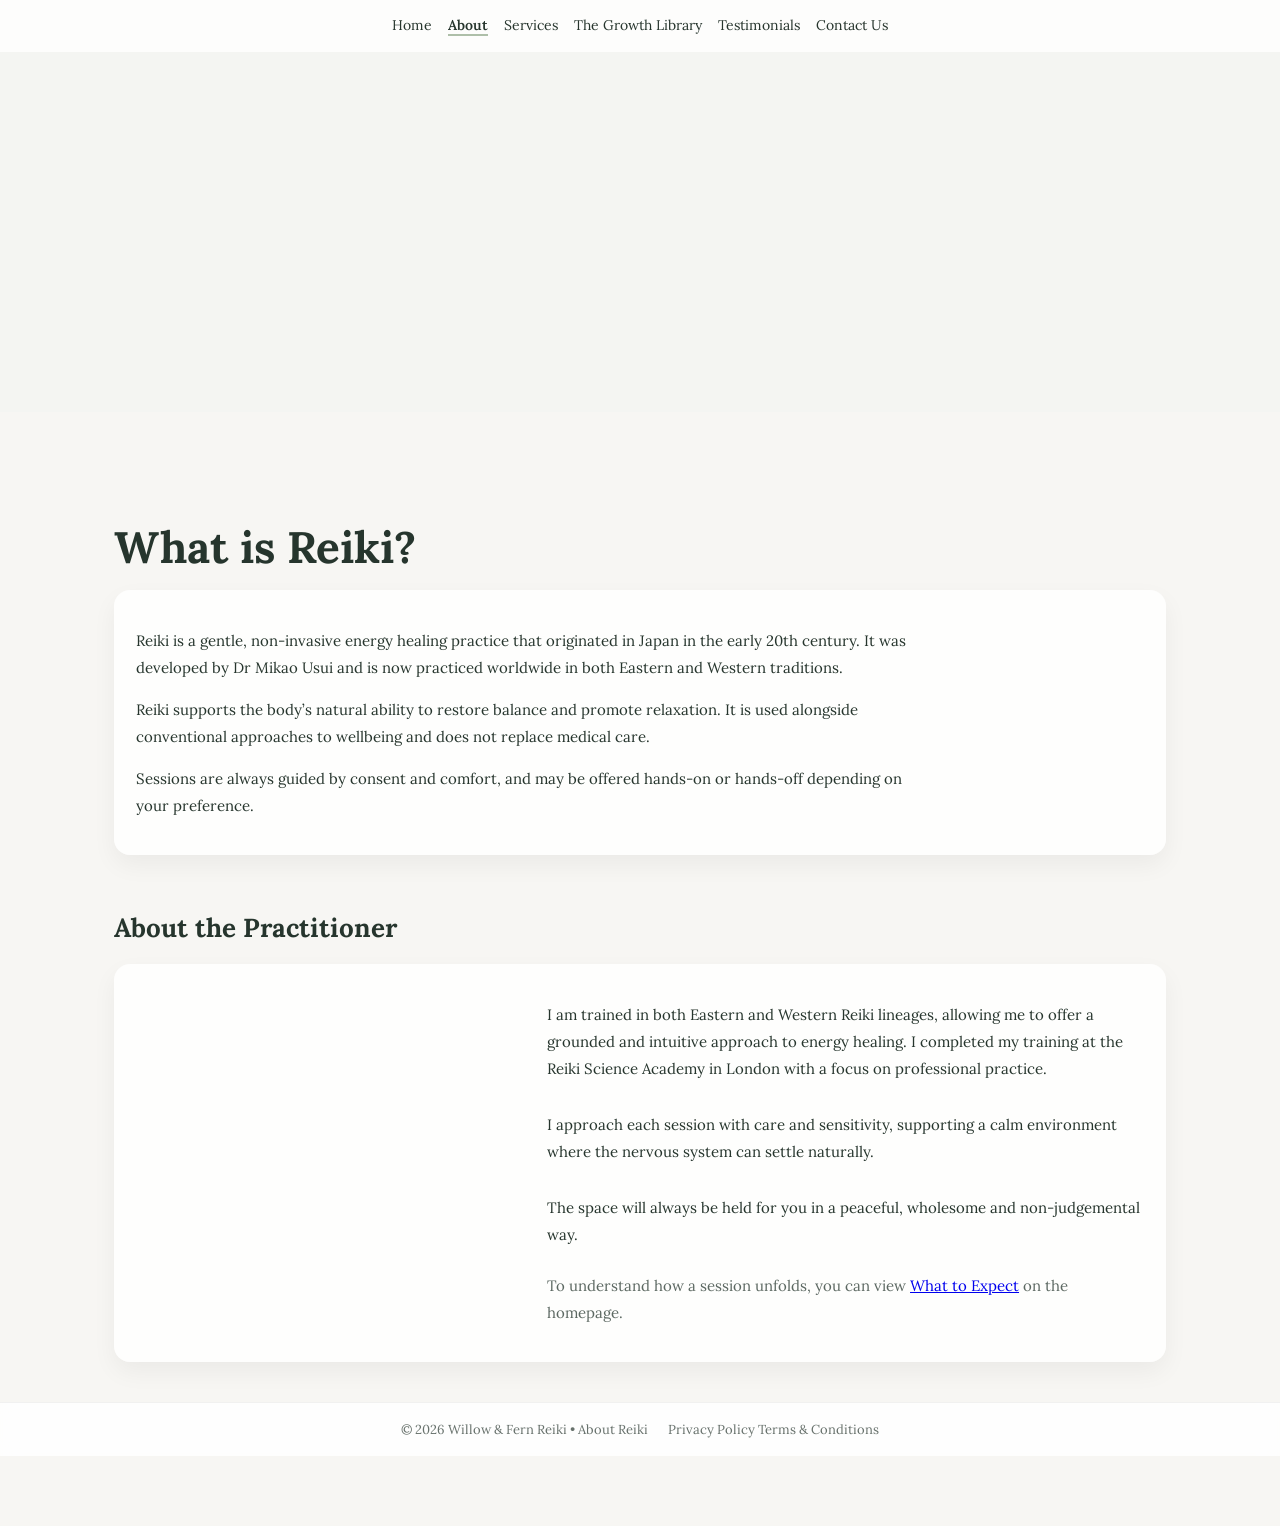
==== commit 4a93b604: "Update about.html" ====
--- a/about.html
+++ b/about.html
@@ -208,7 +208,7 @@
 
 <footer>
   <div>© 2026 Willow & Fern Reiki • About Reiki</div>
-  <div class="footer-right">
+  <div>
     <a href="privacy.html">Privacy Policy</a>
     <a href="terms.html">Terms & Conditions</a>
   </div>
--- a/style.css
+++ b/style.css
@@ -89,15 +89,12 @@
   text-decoration: none;
   color: #26352D;
   font-size: 14px;
-  padding-bottom: 2px; /* ensures underline alignment consistency */
-  transition: color 0.2s ease;
 }
 
 nav a:hover {
   color: #6F9E7F;
 }
 
-/* ✅ SINGLE SOURCE OF TRUTH FOR ACTIVE STATE */
 nav a.active {
   font-weight: 600;
   border-bottom: 2px solid #AEBFA9;
@@ -140,7 +137,7 @@
 }
 
 /* =========================
-   LIBRARY FIX (FULL COVER)
+   LIBRARY FIX
 ========================= */
 
 .book-card img,
@@ -169,41 +166,7 @@
 }
 
 /* =========================
-   FOOTER
-========================= */
-
-footer {
-  position: fixed;
-  bottom: 0;
-  left: 0;
-  width: 100%;
-  height: 60px;
-
-  display: flex;
-  justify-content: center;
-  align-items: center;
-  gap: 20px;
-
-  background: rgba(255,255,255,0.9);
-  backdrop-filter: blur(10px);
-
-  font-size: 12.5px;
-  color: rgba(38,53,45,0.75);
-
-  border-top: 1px solid rgba(0,0,0,0.05);
-}
-
-footer a {
-  color: inherit;
-  text-decoration: none;
-}
-
-footer a:hover {
-  text-decoration: underline;
-}
-
-/* =========================
-   CONTACT FORM (SCOPED ONLY)
+   CONTACT FORM
 ========================= */
 
 .form-wrapper input,
@@ -237,34 +200,31 @@
   box-shadow: 0 6px 18px rgba(174,191,169,0.25);
 }
 
-.form-wrapper label {
+/* =========================
+   GLOBAL FOOTER (NEW STANDARD)
+========================= */
+
+footer {
+  display: flex;
+  justify-content: center;
+  align-items: center;
+  gap: 20px;
+
+  padding: 18px 24px;
   font-size: 13px;
-  font-weight: 500;
-  color: rgba(38,53,45,0.8);
-}
-
-/* Scoped button ONLY inside contact form */
-.form-wrapper .button,
-.form-wrapper button.button {
-  width: 100%;
-  padding: 12px 18px;
-
-  background: linear-gradient(135deg, #AEBFA9, #9FB19A);
-  color: white;
-
-  border-radius: 30px;
-  border: none;
-
-  font-weight: 600;
-  cursor: pointer;
-
-  transition: transform 0.2s ease, box-shadow 0.2s ease;
-
-  box-shadow: 0 8px 18px rgba(174,191,169,0.25);
-}
-
-.form-wrapper .button:hover,
-.form-wrapper button.button:hover {
-  transform: translateY(-2px);
-  box-shadow: 0 12px 26px rgba(174,191,169,0.35);
-}
+  color: rgba(38,53,45,0.7);
+
+  border-top: 1px solid rgba(0,0,0,0.05);
+
+  background: rgba(255,255,255,0.85);
+  backdrop-filter: blur(10px);
+}
+
+footer a {
+  text-decoration: none;
+  color: inherit;
+}
+
+footer a:hover {
+  color: #6F9E7F;
+}
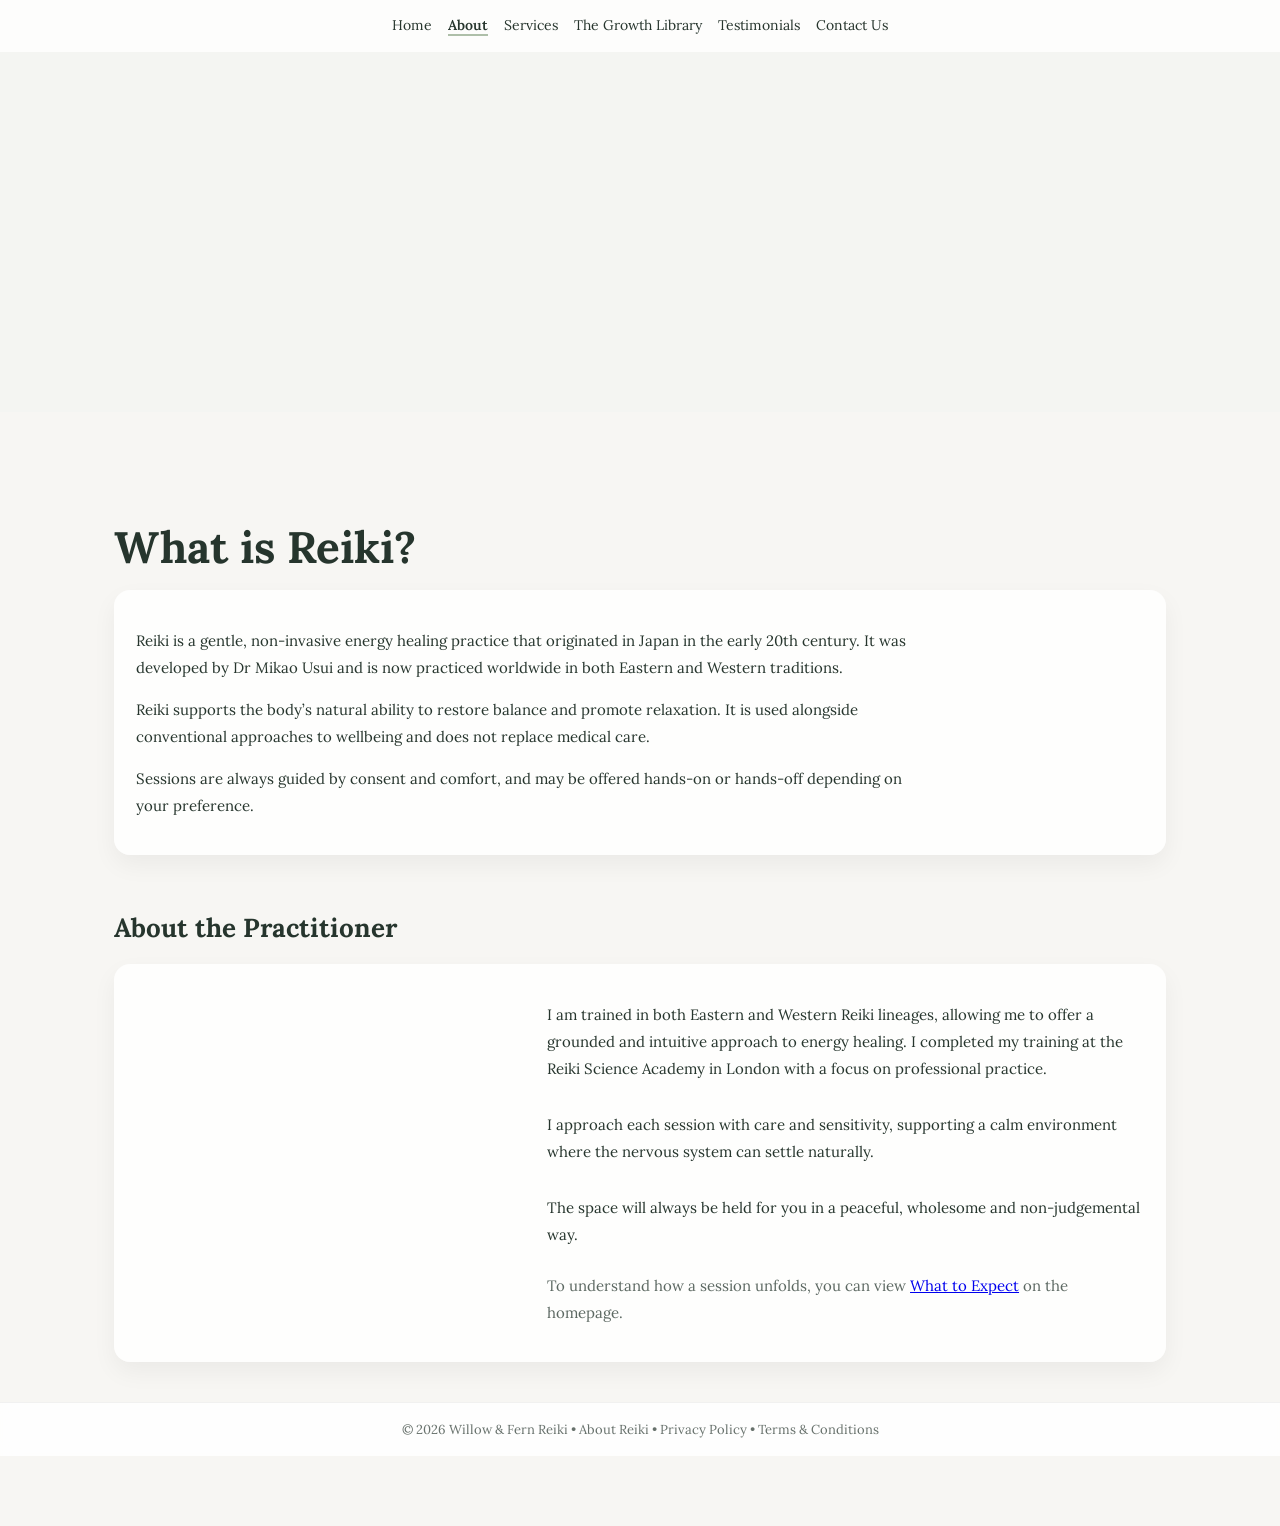
==== commit 21d198b4: "Update about.html" ====
--- a/about.html
+++ b/about.html
@@ -207,9 +207,8 @@
 </div>
 
 <footer>
-  <div>© 2026 Willow & Fern Reiki • About Reiki</div>
-  <div>
-    <a href="privacy.html">Privacy Policy</a>
+  <div>© 2026 Willow & Fern Reiki • About Reiki •
+    <a href="privacy.html">Privacy Policy</a> •
     <a href="terms.html">Terms & Conditions</a>
   </div>
 </footer>
